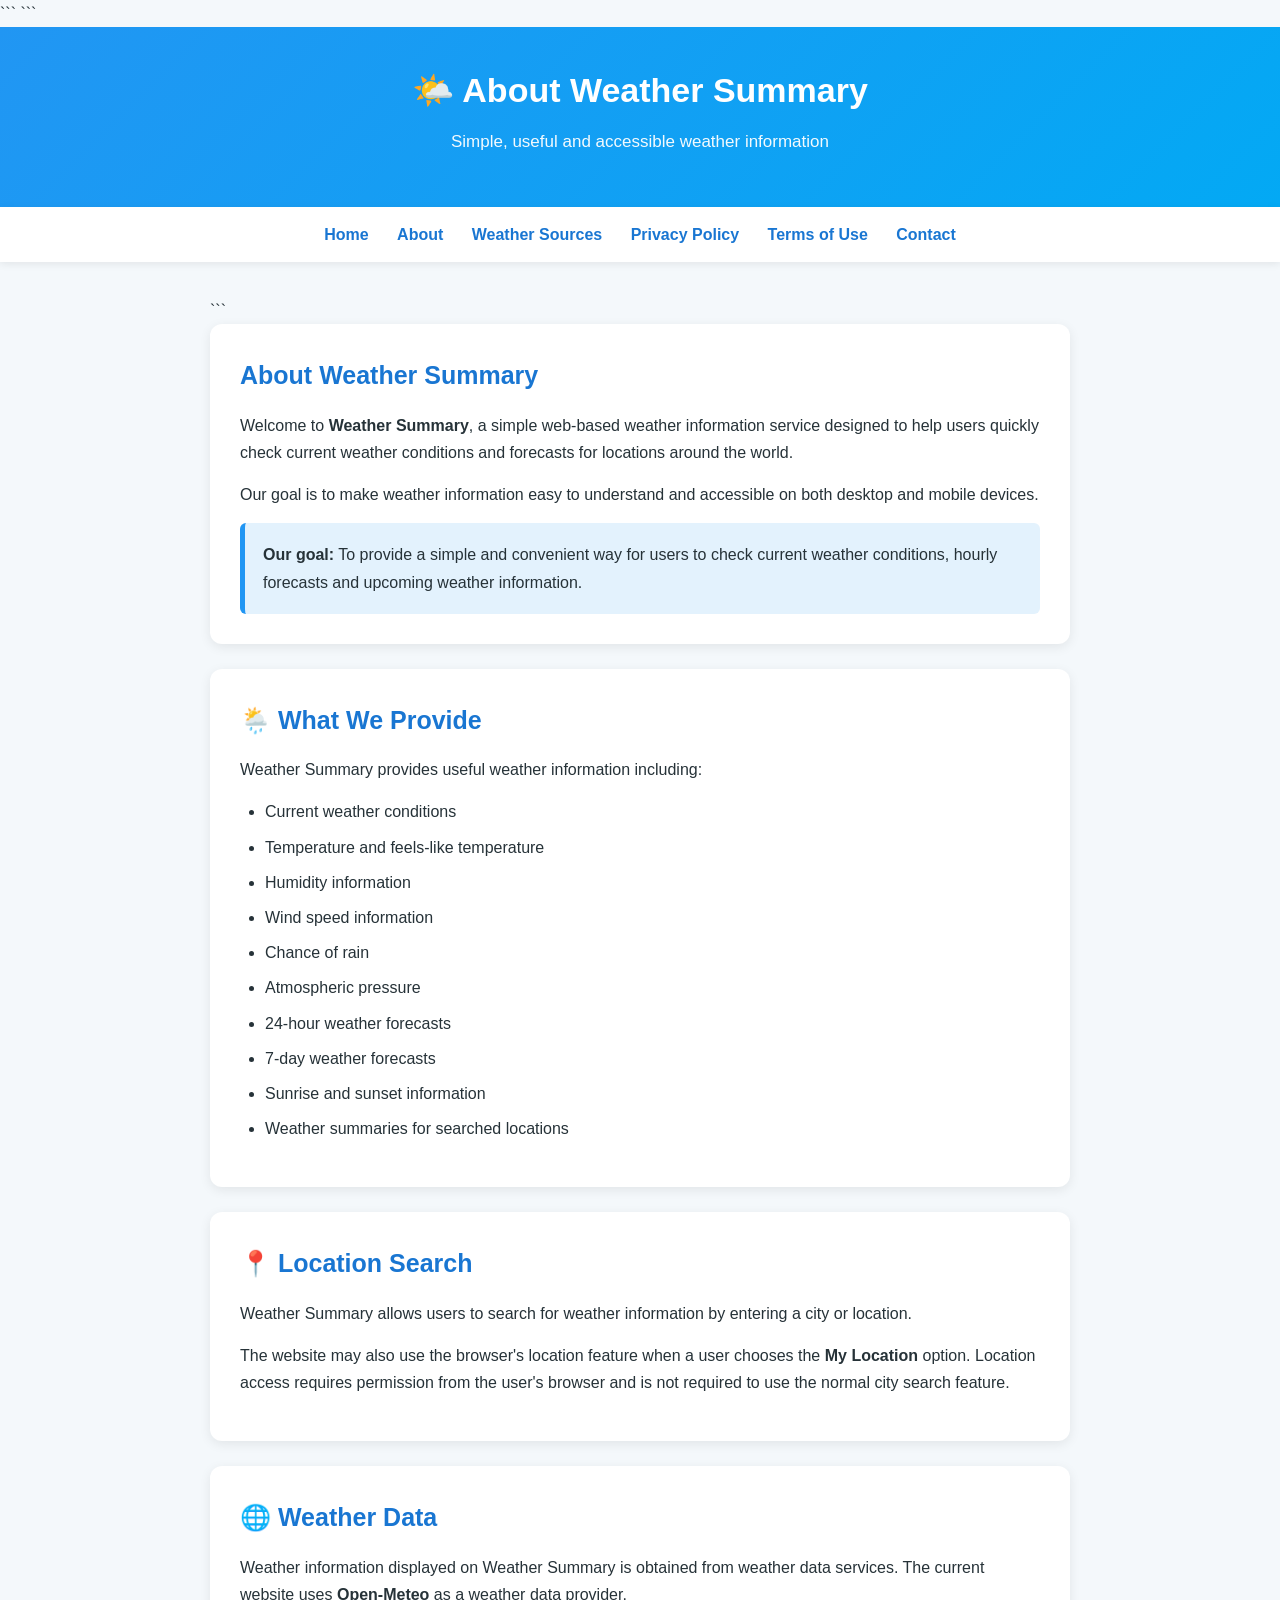
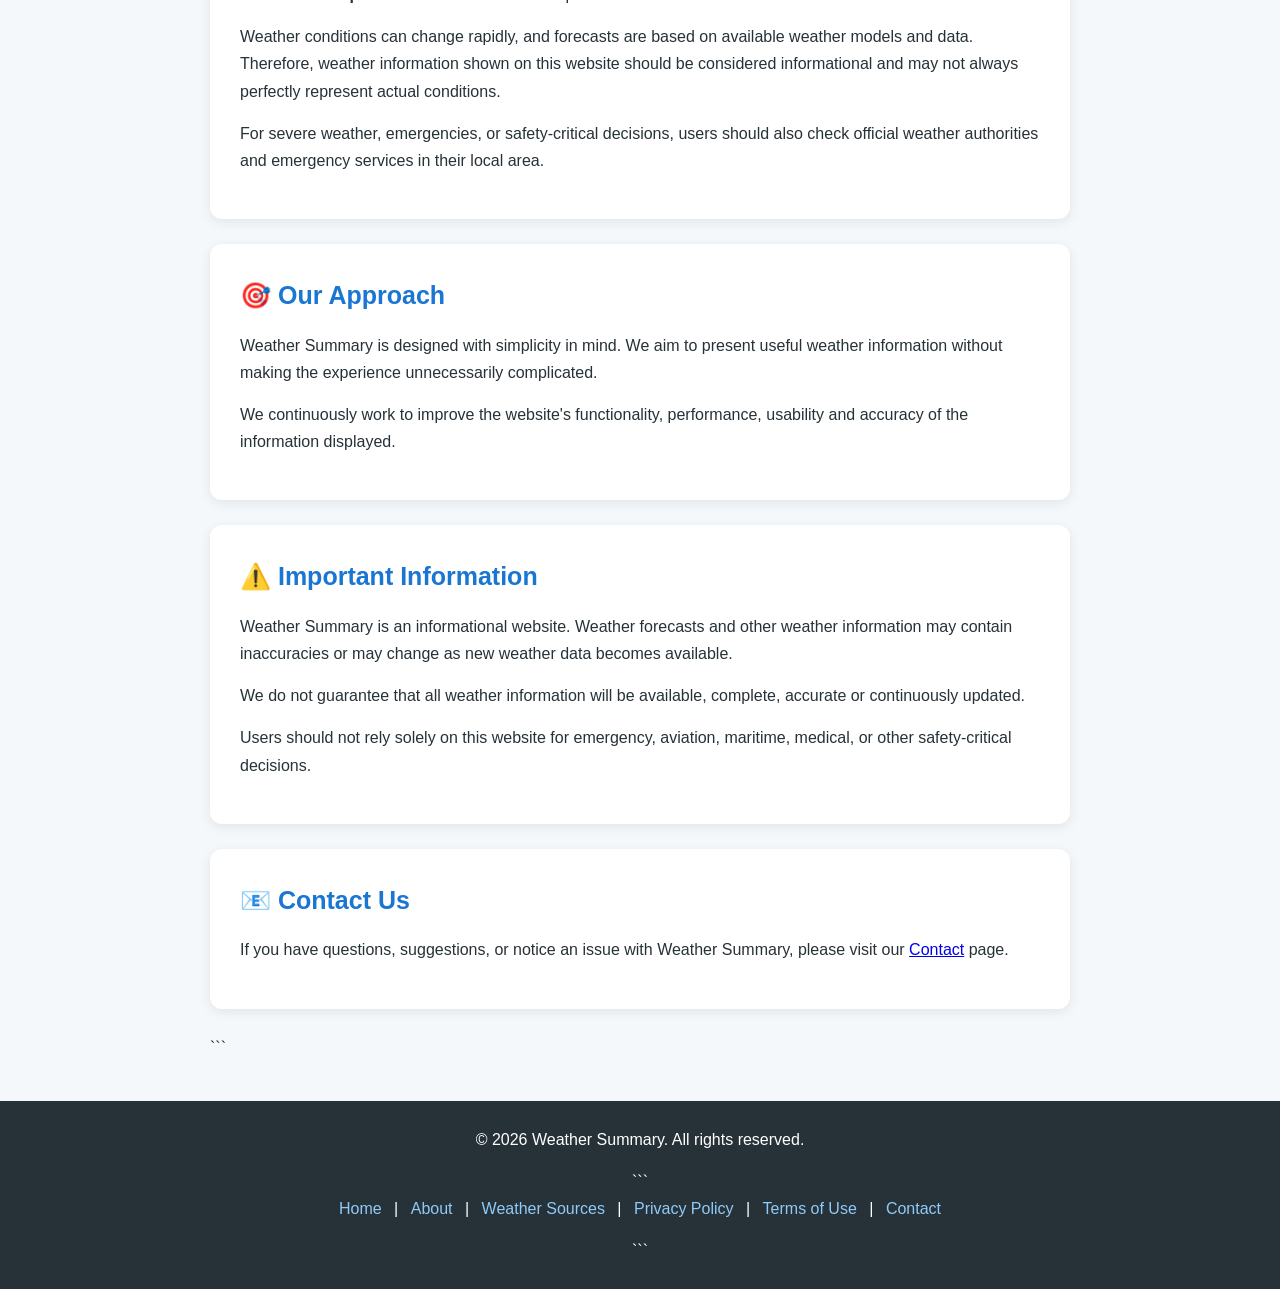
==== about.html @ 1c98022b "Create about.html" ====
<!DOCTYPE html>

<html lang="en">
<head>
    <meta charset="UTF-8">
    <meta name="viewport" content="width=device-width, initial-scale=1.0">

```
<title>About Weather Summary</title>
<meta name="description" content="Learn about Weather Summary, a simple website providing current weather, hourly forecasts and 7-day weather forecasts.">
<meta name="robots" content="index, follow">

<style>
    * {
        box-sizing: border-box;
        margin: 0;
        padding: 0;
    }

    body {
        font-family: Arial, Helvetica, sans-serif;
        background: #f4f8fb;
        color: #263238;
        line-height: 1.7;
    }

    header {
        background: linear-gradient(135deg, #2196f3, #03a9f4);
        color: white;
        padding: 35px 20px;
        text-align: center;
    }

    header h1 {
        font-size: 34px;
        margin-bottom: 8px;
    }

    header p {
        font-size: 17px;
        opacity: 0.95;
    }

    nav {
        background: white;
        padding: 14px 10px;
        text-align: center;
        box-shadow: 0 2px 8px rgba(0,0,0,0.08);
    }

    nav a {
        color: #1976d2;
        text-decoration: none;
        margin: 0 12px;
        font-weight: 600;
    }

    nav a:hover {
        text-decoration: underline;
    }

    .container {
        max-width: 900px;
        margin: 35px auto;
        padding: 0 20px;
    }

    .card {
        background: white;
        padding: 30px;
        margin-bottom: 25px;
        border-radius: 12px;
        box-shadow: 0 3px 12px rgba(0,0,0,0.08);
    }

    h2 {
        color: #1976d2;
        margin-bottom: 15px;
        font-size: 25px;
    }

    p {
        margin-bottom: 15px;
    }

    ul {
        padding-left: 25px;
        margin-bottom: 15px;
    }

    li {
        margin-bottom: 8px;
    }

    .highlight {
        background: #e3f2fd;
        border-left: 5px solid #2196f3;
        padding: 18px;
        border-radius: 6px;
        margin-top: 15px;
    }

    footer {
        background: #263238;
        color: white;
        text-align: center;
        padding: 25px 15px;
        margin-top: 40px;
    }

    footer a {
        color: #90caf9;
        text-decoration: none;
        margin: 0 8px;
    }

    footer a:hover {
        text-decoration: underline;
    }

    @media (max-width: 600px) {
        header h1 {
            font-size: 28px;
        }

        nav a {
            display: inline-block;
            margin: 5px 7px;
        }

        .card {
            padding: 22px;
        }
    }
</style>
```

</head>

<body>

<header>
    <h1>🌤️ About Weather Summary</h1>
    <p>Simple, useful and accessible weather information</p>
</header>

<nav>
    <a href="index.html">Home</a>
    <a href="about.html">About</a>
    <a href="weather-sources.html">Weather Sources</a>
    <a href="privacy-policy.html">Privacy Policy</a>
    <a href="terms.html">Terms of Use</a>
    <a href="contact.html">Contact</a>
</nav>

<main class="container">

```
<section class="card">
    <h2>About Weather Summary</h2>

    <p>
        Welcome to <strong>Weather Summary</strong>, a simple web-based
        weather information service designed to help users quickly check
        current weather conditions and forecasts for locations around the world.
    </p>

    <p>
        Our goal is to make weather information easy to understand and
        accessible on both desktop and mobile devices.
    </p>

    <div class="highlight">
        <strong>Our goal:</strong>
        To provide a simple and convenient way for users to check current
        weather conditions, hourly forecasts and upcoming weather information.
    </div>
</section>

<section class="card">
    <h2>🌦️ What We Provide</h2>

    <p>
        Weather Summary provides useful weather information including:
    </p>

    <ul>
        <li>Current weather conditions</li>
        <li>Temperature and feels-like temperature</li>
        <li>Humidity information</li>
        <li>Wind speed information</li>
        <li>Chance of rain</li>
        <li>Atmospheric pressure</li>
        <li>24-hour weather forecasts</li>
        <li>7-day weather forecasts</li>
        <li>Sunrise and sunset information</li>
        <li>Weather summaries for searched locations</li>
    </ul>
</section>

<section class="card">
    <h2>📍 Location Search</h2>

    <p>
        Weather Summary allows users to search for weather information
        by entering a city or location.
    </p>

    <p>
        The website may also use the browser's location feature when a user
        chooses the <strong>My Location</strong> option. Location access
        requires permission from the user's browser and is not required
        to use the normal city search feature.
    </p>
</section>

<section class="card">
    <h2>🌐 Weather Data</h2>

    <p>
        Weather information displayed on Weather Summary is obtained from
        weather data services. The current website uses
        <strong>Open-Meteo</strong> as a weather data provider.
    </p>

    <p>
        Weather conditions can change rapidly, and forecasts are based on
        available weather models and data. Therefore, weather information
        shown on this website should be considered informational and may
        not always perfectly represent actual conditions.
    </p>

    <p>
        For severe weather, emergencies, or safety-critical decisions,
        users should also check official weather authorities and emergency
        services in their local area.
    </p>
</section>

<section class="card">
    <h2>🎯 Our Approach</h2>

    <p>
        Weather Summary is designed with simplicity in mind. We aim to
        present useful weather information without making the experience
        unnecessarily complicated.
    </p>

    <p>
        We continuously work to improve the website's functionality,
        performance, usability and accuracy of the information displayed.
    </p>
</section>

<section class="card">
    <h2>⚠️ Important Information</h2>

    <p>
        Weather Summary is an informational website. Weather forecasts
        and other weather information may contain inaccuracies or may
        change as new weather data becomes available.
    </p>

    <p>
        We do not guarantee that all weather information will be available,
        complete, accurate or continuously updated.
    </p>

    <p>
        Users should not rely solely on this website for emergency,
        aviation, maritime, medical, or other safety-critical decisions.
    </p>
</section>

<section class="card">
    <h2>📧 Contact Us</h2>

    <p>
        If you have questions, suggestions, or notice an issue with
        Weather Summary, please visit our
        <a href="contact.html">Contact</a> page.
    </p>
</section>
```

</main>

<footer>
    <p>© 2026 Weather Summary. All rights reserved.</p>

```
<p>
    <a href="index.html">Home</a> |
    <a href="about.html">About</a> |
    <a href="weather-sources.html">Weather Sources</a> |
    <a href="privacy-policy.html">Privacy Policy</a> |
    <a href="terms.html">Terms of Use</a> |
    <a href="contact.html">Contact</a>
</p>
```

</footer>

</body>
</html>
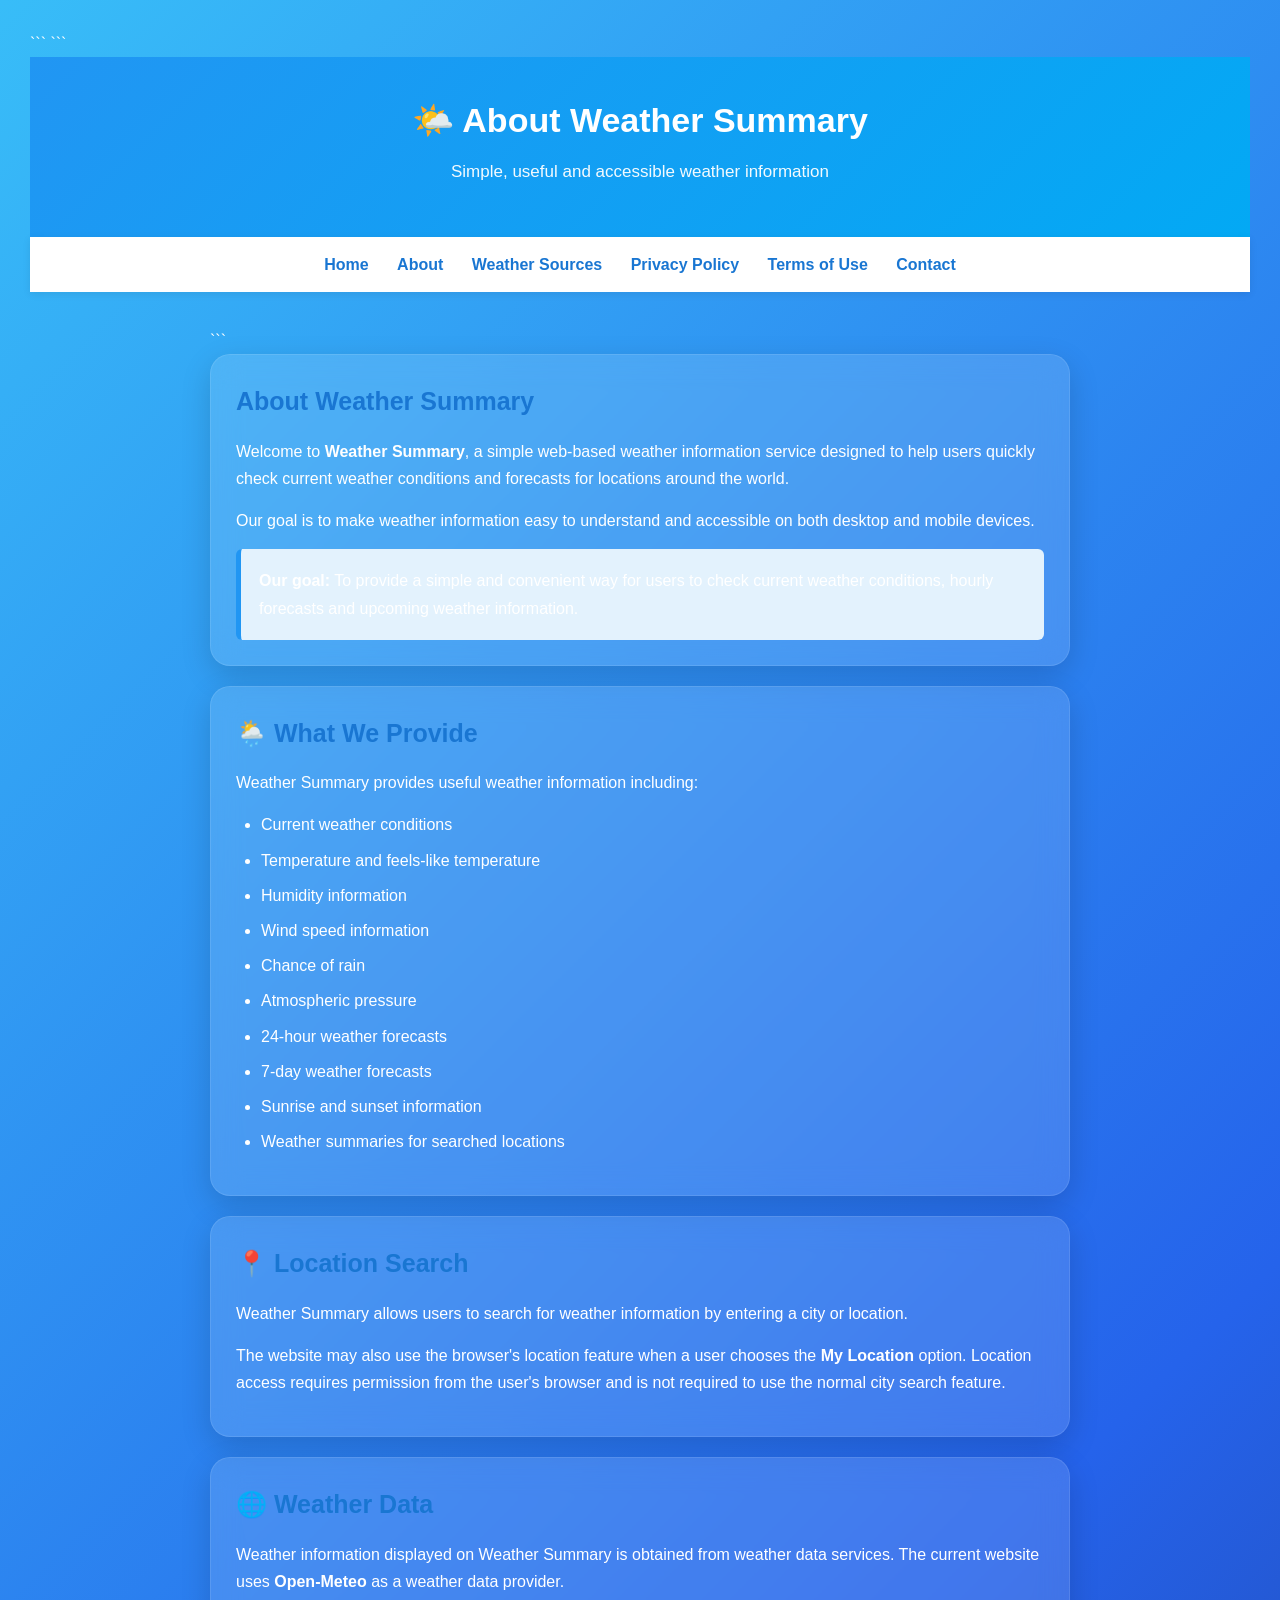
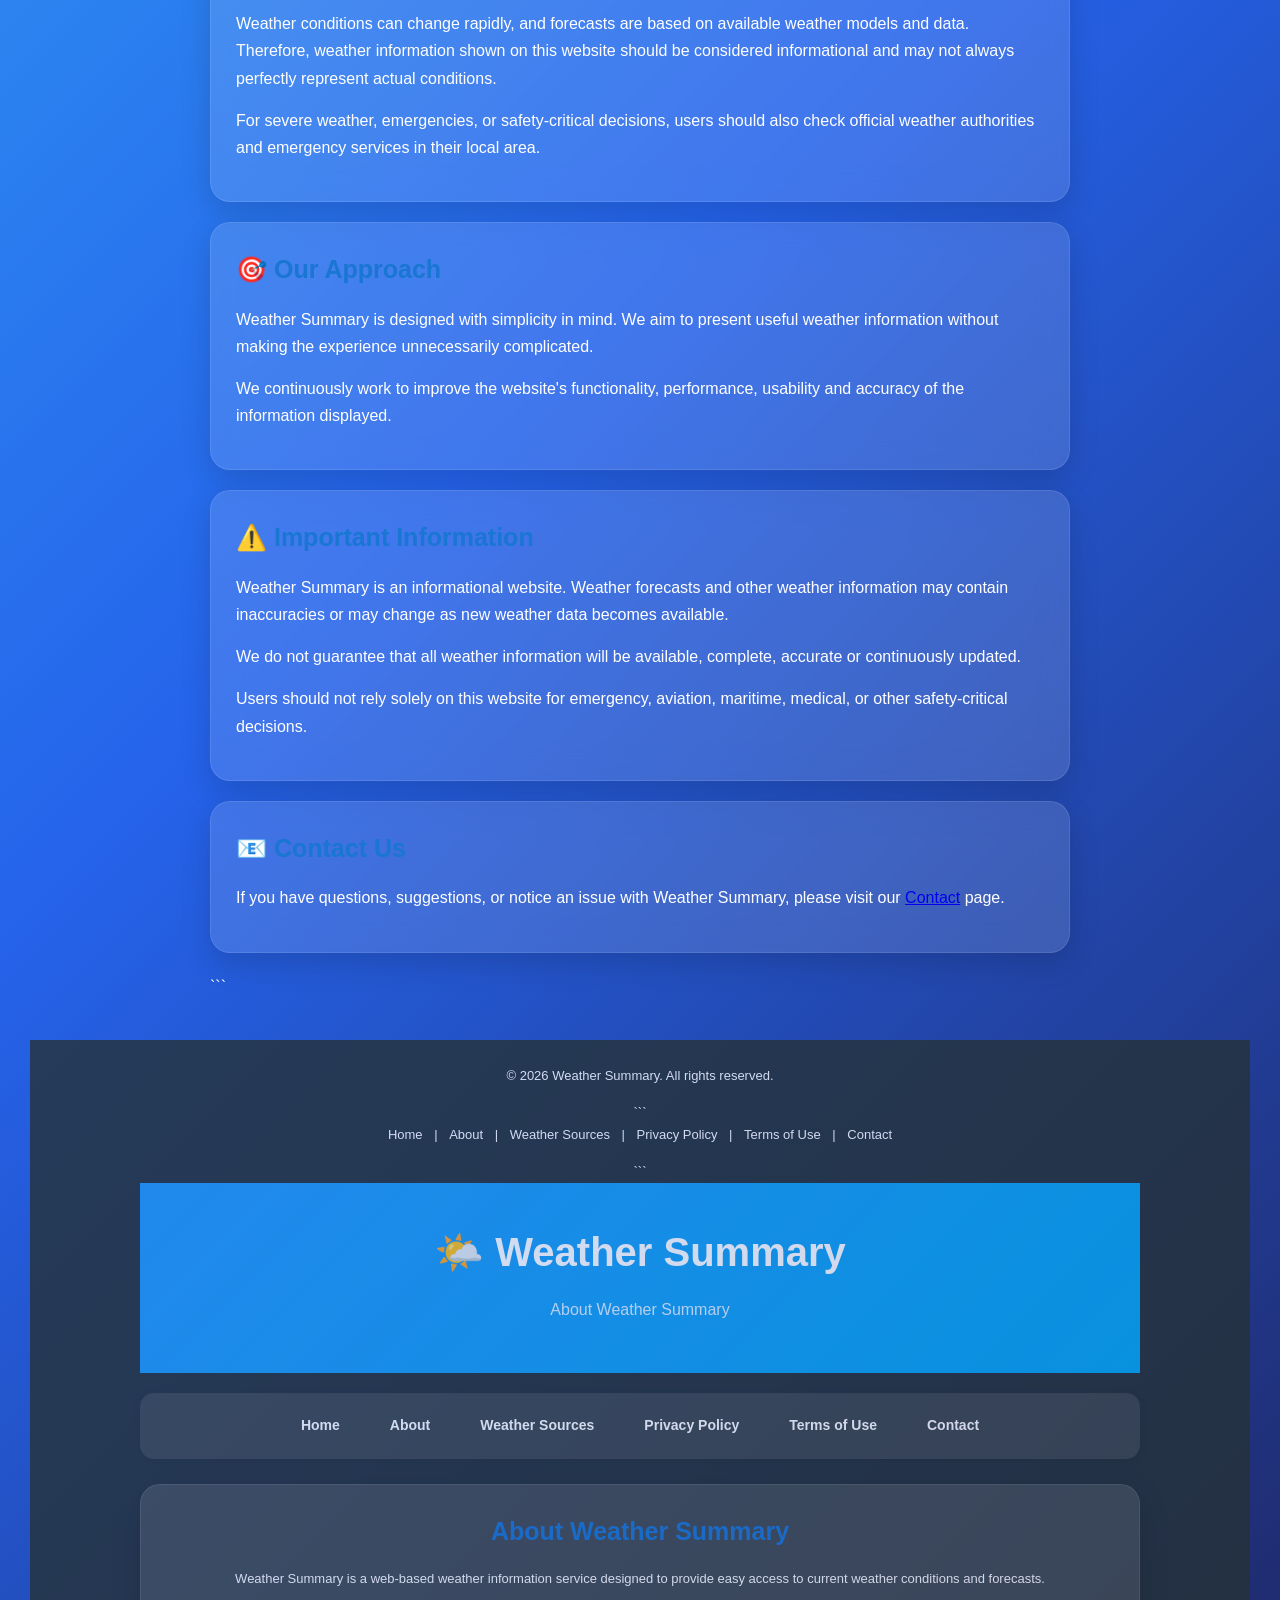
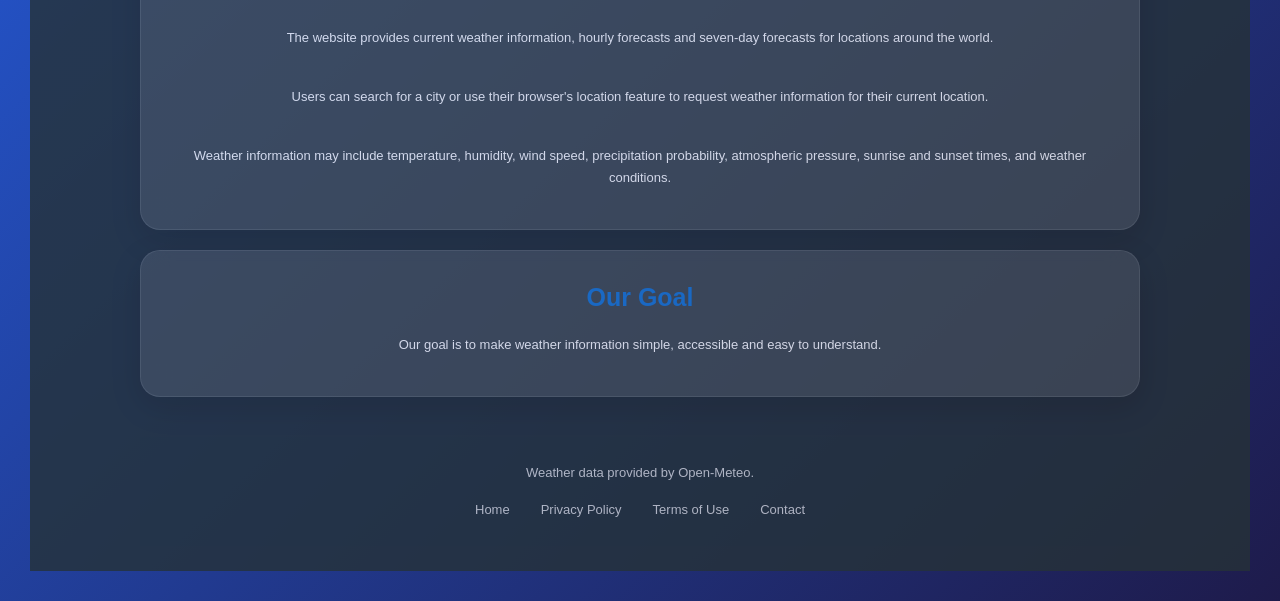
==== commit a96feedf: "Update about.html" ====
--- a/about.html
+++ b/about.html
@@ -298,7 +298,145 @@
     <a href="contact.html">Contact</a>
 </p>
 ```
-
+<!DOCTYPE html>
+<html lang="en">
+
+<head>
+
+<meta charset="UTF-8">
+
+<meta name="viewport"
+      content="width=device-width, initial-scale=1.0">
+
+<meta name="description"
+      content="Learn about Weather Summary and the weather information provided by the website.">
+
+<title>About - Weather Summary</title>
+
+<link rel="stylesheet"
+      href="style.css">
+
+</head>
+
+<body>
+
+<main class="app">
+
+<header class="header">
+
+<h1>🌤️ Weather Summary</h1>
+
+<p>About Weather Summary</p>
+
+</header>
+
+
+<nav class="site-nav">
+
+<a href="index.html">Home</a>
+
+<a href="about.html">About</a>
+
+<a href="weather-sources.html">
+Weather Sources
+</a>
+
+<a href="privacy-policy.html">
+Privacy Policy
+</a>
+
+<a href="terms.html">
+Terms of Use
+</a>
+
+<a href="contact.html">
+Contact
+</a>
+
+</nav>
+
+
+<section class="card">
+
+<h2>About Weather Summary</h2>
+
+<p>
+Weather Summary is a web-based weather information
+service designed to provide easy access to current
+weather conditions and forecasts.
+</p>
+
+<br>
+
+<p>
+The website provides current weather information,
+hourly forecasts and seven-day forecasts for locations
+around the world.
+</p>
+
+<br>
+
+<p>
+Users can search for a city or use their browser's
+location feature to request weather information for
+their current location.
+</p>
+
+<br>
+
+<p>
+Weather information may include temperature,
+humidity, wind speed, precipitation probability,
+atmospheric pressure, sunrise and sunset times,
+and weather conditions.
+</p>
+
+</section>
+
+
+<section class="card">
+
+<h2>Our Goal</h2>
+
+<p>
+Our goal is to make weather information simple,
+accessible and easy to understand.
+</p>
+
+</section>
+
+
+<footer>
+
+<p>
+Weather data provided by Open-Meteo.
+</p>
+
+<div class="footer-links">
+
+<a href="index.html">Home</a>
+
+<a href="privacy-policy.html">
+Privacy Policy
+</a>
+
+<a href="terms.html">
+Terms of Use
+</a>
+
+<a href="contact.html">
+Contact
+</a>
+
+</div>
+
+</footer>
+
+</main>
+
+</body>
+
+</html>
 </footer>
 
 </body>
--- a/style.css
+++ b/style.css
@@ -0,0 +1,819 @@
+* {
+    margin: 0;
+    padding: 0;
+    box-sizing: border-box;
+}
+
+
+body {
+
+    min-height: 100vh;
+
+    font-family:
+        Arial,
+        Helvetica,
+        sans-serif;
+
+    background:
+        linear-gradient(
+            135deg,
+            #38bdf8,
+            #2563eb,
+            #1e1b4b
+        );
+
+    color: white;
+
+    padding: 30px;
+}
+
+
+.app {
+
+    width: 100%;
+
+    max-width: 1000px;
+
+    margin: auto;
+
+}
+
+
+/* HEADER */
+
+.header {
+
+    text-align: center;
+
+    margin-bottom: 20px;
+
+}
+
+
+.header h1 {
+
+    font-size: 40px;
+
+    margin-bottom: 10px;
+
+}
+
+
+.header p {
+
+    opacity: 0.85;
+
+    font-size: 16px;
+
+}
+
+
+/* NAVIGATION */
+
+.site-nav {
+
+    display: flex;
+
+    flex-wrap: wrap;
+
+    justify-content: center;
+
+    gap: 8px;
+
+    margin-bottom: 25px;
+
+    padding: 12px;
+
+    background:
+        rgba(255,255,255,0.10);
+
+    border-radius: 14px;
+
+}
+
+
+.site-nav a {
+
+    color: white;
+
+    text-decoration: none;
+
+    padding: 9px 13px;
+
+    border-radius: 8px;
+
+    font-size: 14px;
+
+    transition: 0.2s;
+
+}
+
+
+.site-nav a:hover {
+
+    background:
+        rgba(255,255,255,0.18);
+
+}
+
+
+/* SEARCH */
+
+.search-section {
+
+    display: flex;
+
+    gap: 10px;
+
+    margin-bottom: 25px;
+
+}
+
+
+.search-section input {
+
+    flex: 1;
+
+    padding: 16px;
+
+    border: none;
+
+    border-radius: 12px;
+
+    outline: none;
+
+    font-size: 16px;
+
+}
+
+
+button {
+
+    border: none;
+
+    border-radius: 12px;
+
+    padding: 15px 20px;
+
+    background: #0ea5e9;
+
+    color: white;
+
+    font-size: 15px;
+
+    font-weight: bold;
+
+    cursor: pointer;
+
+    transition: 0.2s;
+
+}
+
+
+button:hover {
+
+    background: #0284c7;
+
+    transform: translateY(-1px);
+
+}
+
+
+/* CARDS */
+
+.card {
+
+    background:
+        rgba(255,255,255,0.13);
+
+    backdrop-filter:
+        blur(15px);
+
+    border:
+        1px solid
+        rgba(255,255,255,0.1);
+
+    border-radius: 20px;
+
+    padding: 25px;
+
+    margin-bottom: 20px;
+
+    box-shadow:
+        0 10px 30px
+        rgba(0,0,0,0.15);
+
+}
+
+
+/* CURRENT WEATHER */
+
+.current-weather {
+
+    text-align: center;
+
+}
+
+
+#city {
+
+    font-size: 32px;
+
+    margin-bottom: 5px;
+
+}
+
+
+#date {
+
+    opacity: 0.7;
+
+}
+
+
+/* MAIN WEATHER */
+
+.main-weather {
+
+    display: flex;
+
+    justify-content: center;
+
+    align-items: center;
+
+    gap: 30px;
+
+    margin: 25px 0;
+
+}
+
+
+.weather-icon {
+
+    font-size: 90px;
+
+}
+
+
+#temperature {
+
+    font-size: 70px;
+
+    font-weight: bold;
+
+}
+
+
+#condition {
+
+    font-size: 21px;
+
+    margin: 5px 0 10px;
+
+}
+
+
+.temperature-area p {
+
+    opacity: 0.8;
+
+}
+
+
+/* WEATHER DETAILS */
+
+.details {
+
+    display: grid;
+
+    grid-template-columns:
+        repeat(4, 1fr);
+
+    gap: 15px;
+
+}
+
+
+.detail {
+
+    padding: 18px;
+
+    border-radius: 15px;
+
+    background:
+        rgba(255,255,255,0.1);
+
+}
+
+
+.detail span {
+
+    display: block;
+
+    font-size: 27px;
+
+    margin-bottom: 8px;
+
+}
+
+
+.detail strong {
+
+    display: block;
+
+    font-size: 18px;
+
+}
+
+
+.detail small {
+
+    display: block;
+
+    margin-top: 5px;
+
+    opacity: 0.7;
+
+}
+
+
+/* SUMMARY */
+
+.summary-card h2,
+.alerts-section h2,
+.forecast-section h2 {
+
+    margin-bottom: 15px;
+
+}
+
+
+.summary-card p {
+
+    line-height: 1.7;
+
+    font-size: 17px;
+
+}
+
+
+/* ALERTS */
+
+.no-alert {
+
+    background:
+        rgba(59,130,246,0.2);
+
+    border-left:
+        5px solid #3b82f6;
+
+    padding: 18px;
+
+    border-radius: 10px;
+
+    line-height: 1.6;
+
+}
+
+
+.alert {
+
+    padding: 18px;
+
+    border-radius: 12px;
+
+    margin-bottom: 12px;
+
+}
+
+
+.alert h3 {
+
+    margin-bottom: 8px;
+
+}
+
+
+.alert p {
+
+    line-height: 1.5;
+
+}
+
+
+.alert-extreme {
+
+    background:
+        rgba(127,29,29,0.85);
+
+    border-left:
+        6px solid #ef4444;
+
+}
+
+
+.alert-severe {
+
+    background:
+        rgba(154,52,18,0.85);
+
+    border-left:
+        6px solid #f97316;
+
+}
+
+
+.alert-moderate {
+
+    background:
+        rgba(161,98,7,0.85);
+
+    border-left:
+        6px solid #facc15;
+
+}
+
+
+.alert-minor {
+
+    background:
+        rgba(30,64,175,0.85);
+
+    border-left:
+        6px solid #60a5fa;
+
+}
+
+
+/* HOURLY */
+
+.hourly-container {
+
+    display: flex;
+
+    gap: 12px;
+
+    overflow-x: auto;
+
+    padding-bottom: 10px;
+
+}
+
+
+.hour {
+
+    min-width: 120px;
+
+    padding: 15px;
+
+    text-align: center;
+
+    background:
+        rgba(255,255,255,0.1);
+
+    border-radius: 15px;
+
+    flex-shrink: 0;
+
+}
+
+
+.hour strong {
+
+    font-size: 14px;
+
+}
+
+
+.hour .icon {
+
+    font-size: 32px;
+
+    margin: 10px 0;
+
+}
+
+
+.hour .temp {
+
+    font-size: 20px;
+
+    font-weight: bold;
+
+}
+
+
+.hour .condition {
+
+    font-size: 13px;
+
+    margin-top: 5px;
+
+}
+
+
+.hour .rain {
+
+    font-size: 13px;
+
+    margin-top: 8px;
+
+    opacity: 0.8;
+
+}
+
+
+/* DAILY */
+
+.daily-container {
+
+    display: flex;
+
+    flex-direction: column;
+
+    gap: 10px;
+
+}
+
+
+.day {
+
+    display: grid;
+
+    grid-template-columns:
+        90px
+        60px
+        1fr
+        120px
+        100px;
+
+    align-items: center;
+
+    gap: 15px;
+
+    padding: 15px;
+
+    background:
+        rgba(255,255,255,0.1);
+
+    border-radius: 12px;
+
+}
+
+
+.day .icon {
+
+    font-size: 32px;
+
+}
+
+
+.day .temps {
+
+    font-weight: bold;
+
+}
+
+
+.day .rain {
+
+    font-size: 14px;
+
+    opacity: 0.8;
+
+}
+
+
+/* SUN */
+
+.sun-section {
+
+    display: flex;
+
+    justify-content: space-around;
+
+    text-align: center;
+
+}
+
+
+.sun-item {
+
+    display: flex;
+
+    flex-direction: column;
+
+    gap: 7px;
+
+}
+
+
+.sun-item span {
+
+    font-size: 35px;
+
+}
+
+
+.sun-item strong {
+
+    font-size: 20px;
+
+}
+
+
+.sun-item small {
+
+    opacity: 0.7;
+
+}
+
+
+/* LOADING */
+
+.loading {
+
+    text-align: center;
+
+    padding: 15px;
+
+    background:
+        rgba(255,255,255,0.1);
+
+    border-radius: 10px;
+
+    margin-bottom: 20px;
+
+}
+
+
+.hidden {
+
+    display: none;
+
+}
+
+
+/* ERROR */
+
+.error {
+
+    background:
+        rgba(239,68,68,0.3);
+
+    border-left:
+        5px solid #ef4444;
+
+    padding: 15px;
+
+    margin-bottom: 20px;
+
+    border-radius: 10px;
+
+}
+
+
+/* FOOTER */
+
+footer {
+
+    text-align: center;
+
+    opacity: 0.8;
+
+    padding: 25px 10px;
+
+    font-size: 13px;
+
+}
+
+
+footer a {
+
+    color: white;
+
+    text-decoration: none;
+
+}
+
+
+footer a:hover {
+
+    text-decoration: underline;
+
+}
+
+
+.footer-links {
+
+    display: flex;
+
+    justify-content: center;
+
+    flex-wrap: wrap;
+
+    gap: 15px;
+
+    margin-top: 12px;
+
+}
+
+
+/* MOBILE */
+
+@media (max-width: 700px) {
+
+    body {
+
+        padding: 15px;
+
+    }
+
+
+    .header h1 {
+
+        font-size: 29px;
+
+    }
+
+
+    .site-nav {
+
+        flex-direction: column;
+
+        align-items: stretch;
+
+        text-align: center;
+
+    }
+
+
+    .search-section {
+
+        flex-direction: column;
+
+    }
+
+
+    .main-weather {
+
+        flex-direction: column;
+
+        gap: 10px;
+
+    }
+
+
+    .weather-icon {
+
+        font-size: 70px;
+
+    }
+
+
+    #temperature {
+
+        font-size: 55px;
+
+    }
+
+
+    .details {
+
+        grid-template-columns:
+            repeat(2, 1fr);
+
+    }
+
+
+    .day {
+
+        grid-template-columns:
+            60px
+            45px
+            1fr;
+
+    }
+
+
+    .day .temps {
+
+        text-align: right;
+
+    }
+
+
+    .day .rain {
+
+        display: none;
+
+    }
+
+
+    .sun-section {
+
+        gap: 30px;
+
+    }
+
+}
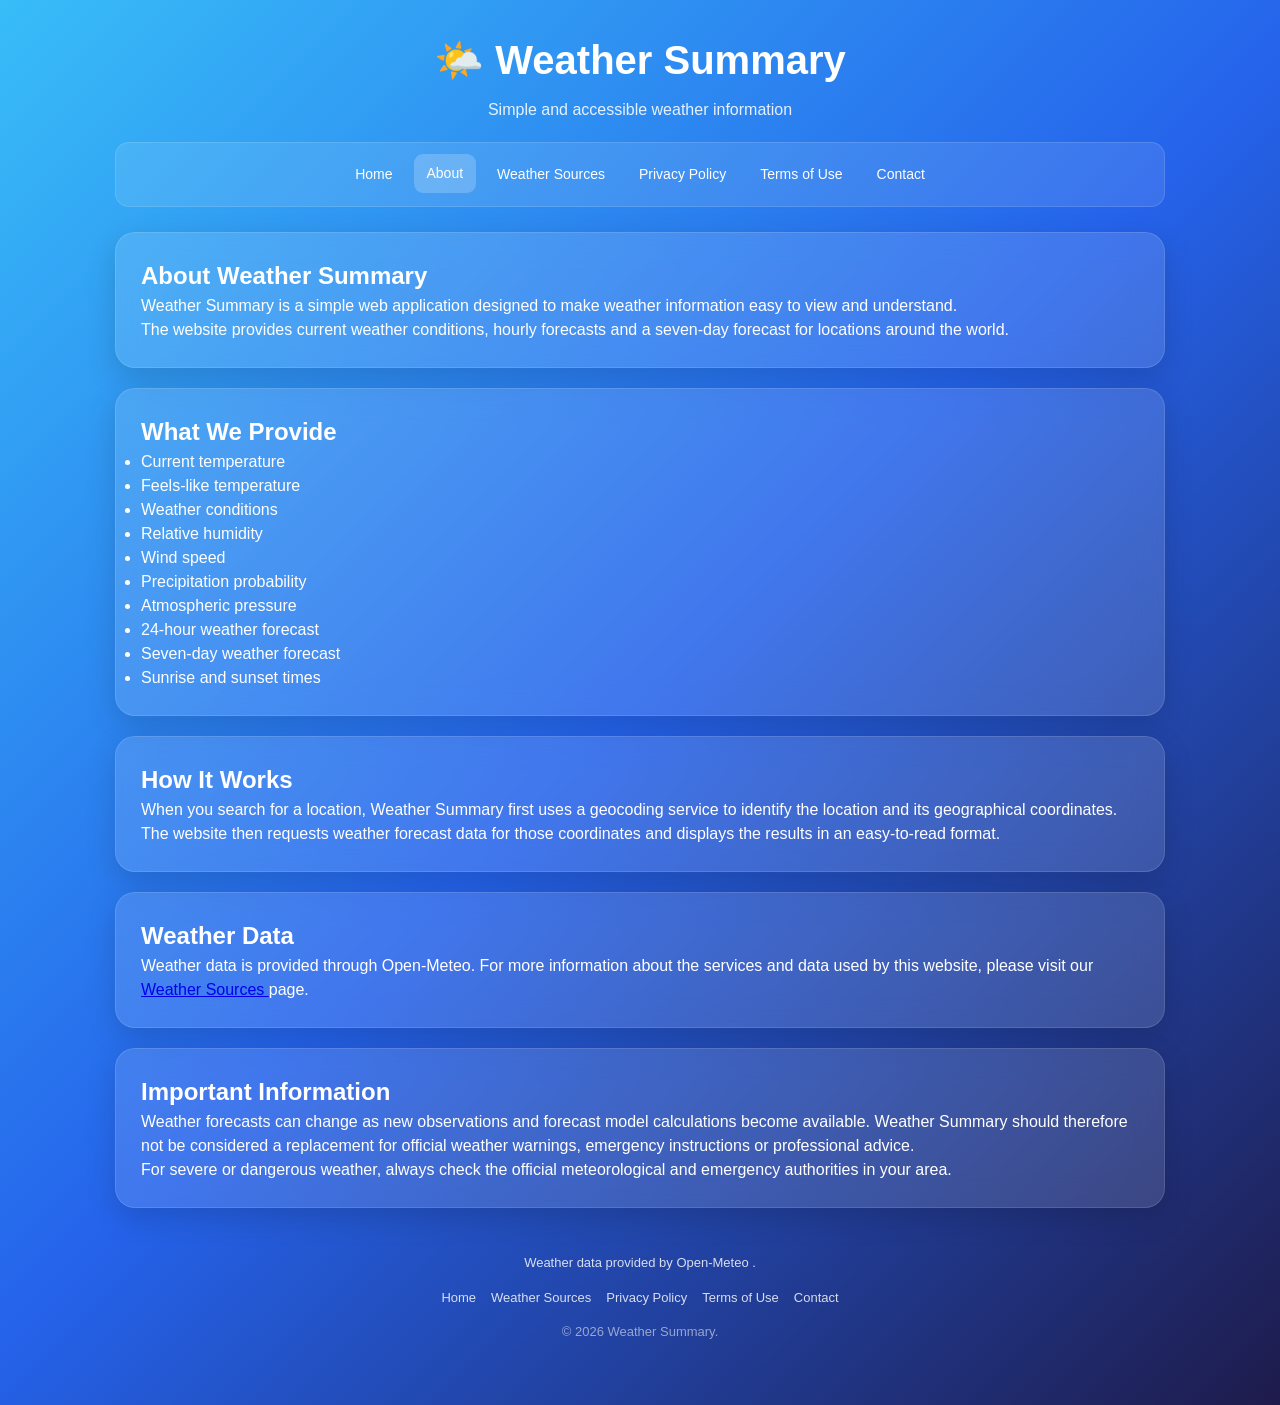
==== commit 61a1af8a: "Update about.html" ====
--- a/about.html
+++ b/about.html
@@ -1,443 +1,261 @@
-<!DOCTYPE html>
-
-<html lang="en">
-<head>
-    <meta charset="UTF-8">
-    <meta name="viewport" content="width=device-width, initial-scale=1.0">
-
-```
-<title>About Weather Summary</title>
-<meta name="description" content="Learn about Weather Summary, a simple website providing current weather, hourly forecasts and 7-day weather forecasts.">
-<meta name="robots" content="index, follow">
-
-<style>
-    * {
-        box-sizing: border-box;
-        margin: 0;
-        padding: 0;
-    }
-
-    body {
-        font-family: Arial, Helvetica, sans-serif;
-        background: #f4f8fb;
-        color: #263238;
-        line-height: 1.7;
-    }
-
-    header {
-        background: linear-gradient(135deg, #2196f3, #03a9f4);
-        color: white;
-        padding: 35px 20px;
-        text-align: center;
-    }
-
-    header h1 {
-        font-size: 34px;
-        margin-bottom: 8px;
-    }
-
-    header p {
-        font-size: 17px;
-        opacity: 0.95;
-    }
-
-    nav {
-        background: white;
-        padding: 14px 10px;
-        text-align: center;
-        box-shadow: 0 2px 8px rgba(0,0,0,0.08);
-    }
-
-    nav a {
-        color: #1976d2;
-        text-decoration: none;
-        margin: 0 12px;
-        font-weight: 600;
-    }
-
-    nav a:hover {
-        text-decoration: underline;
-    }
-
-    .container {
-        max-width: 900px;
-        margin: 35px auto;
-        padding: 0 20px;
-    }
-
-    .card {
-        background: white;
-        padding: 30px;
-        margin-bottom: 25px;
-        border-radius: 12px;
-        box-shadow: 0 3px 12px rgba(0,0,0,0.08);
-    }
-
-    h2 {
-        color: #1976d2;
-        margin-bottom: 15px;
-        font-size: 25px;
-    }
-
-    p {
-        margin-bottom: 15px;
-    }
-
-    ul {
-        padding-left: 25px;
-        margin-bottom: 15px;
-    }
-
-    li {
-        margin-bottom: 8px;
-    }
-
-    .highlight {
-        background: #e3f2fd;
-        border-left: 5px solid #2196f3;
-        padding: 18px;
-        border-radius: 6px;
-        margin-top: 15px;
-    }
-
-    footer {
-        background: #263238;
-        color: white;
-        text-align: center;
-        padding: 25px 15px;
-        margin-top: 40px;
-    }
-
-    footer a {
-        color: #90caf9;
-        text-decoration: none;
-        margin: 0 8px;
-    }
-
-    footer a:hover {
-        text-decoration: underline;
-    }
-
-    @media (max-width: 600px) {
-        header h1 {
-            font-size: 28px;
-        }
-
-        nav a {
-            display: inline-block;
-            margin: 5px 7px;
-        }
-
-        .card {
-            padding: 22px;
-        }
-    }
-</style>
-```
-
-</head>
-
-<body>
-
-<header>
-    <h1>🌤️ About Weather Summary</h1>
-    <p>Simple, useful and accessible weather information</p>
-</header>
-
-<nav>
-    <a href="index.html">Home</a>
-    <a href="about.html">About</a>
-    <a href="weather-sources.html">Weather Sources</a>
-    <a href="privacy-policy.html">Privacy Policy</a>
-    <a href="terms.html">Terms of Use</a>
-    <a href="contact.html">Contact</a>
-</nav>
-
-<main class="container">
-
-```
-<section class="card">
-    <h2>About Weather Summary</h2>
-
-    <p>
-        Welcome to <strong>Weather Summary</strong>, a simple web-based
-        weather information service designed to help users quickly check
-        current weather conditions and forecasts for locations around the world.
-    </p>
-
-    <p>
-        Our goal is to make weather information easy to understand and
-        accessible on both desktop and mobile devices.
-    </p>
-
-    <div class="highlight">
-        <strong>Our goal:</strong>
-        To provide a simple and convenient way for users to check current
-        weather conditions, hourly forecasts and upcoming weather information.
-    </div>
-</section>
-
-<section class="card">
-    <h2>🌦️ What We Provide</h2>
-
-    <p>
-        Weather Summary provides useful weather information including:
-    </p>
-
-    <ul>
-        <li>Current weather conditions</li>
-        <li>Temperature and feels-like temperature</li>
-        <li>Humidity information</li>
-        <li>Wind speed information</li>
-        <li>Chance of rain</li>
-        <li>Atmospheric pressure</li>
-        <li>24-hour weather forecasts</li>
-        <li>7-day weather forecasts</li>
-        <li>Sunrise and sunset information</li>
-        <li>Weather summaries for searched locations</li>
-    </ul>
-</section>
-
-<section class="card">
-    <h2>📍 Location Search</h2>
-
-    <p>
-        Weather Summary allows users to search for weather information
-        by entering a city or location.
-    </p>
-
-    <p>
-        The website may also use the browser's location feature when a user
-        chooses the <strong>My Location</strong> option. Location access
-        requires permission from the user's browser and is not required
-        to use the normal city search feature.
-    </p>
-</section>
-
-<section class="card">
-    <h2>🌐 Weather Data</h2>
-
-    <p>
-        Weather information displayed on Weather Summary is obtained from
-        weather data services. The current website uses
-        <strong>Open-Meteo</strong> as a weather data provider.
-    </p>
-
-    <p>
-        Weather conditions can change rapidly, and forecasts are based on
-        available weather models and data. Therefore, weather information
-        shown on this website should be considered informational and may
-        not always perfectly represent actual conditions.
-    </p>
-
-    <p>
-        For severe weather, emergencies, or safety-critical decisions,
-        users should also check official weather authorities and emergency
-        services in their local area.
-    </p>
-</section>
-
-<section class="card">
-    <h2>🎯 Our Approach</h2>
-
-    <p>
-        Weather Summary is designed with simplicity in mind. We aim to
-        present useful weather information without making the experience
-        unnecessarily complicated.
-    </p>
-
-    <p>
-        We continuously work to improve the website's functionality,
-        performance, usability and accuracy of the information displayed.
-    </p>
-</section>
-
-<section class="card">
-    <h2>⚠️ Important Information</h2>
-
-    <p>
-        Weather Summary is an informational website. Weather forecasts
-        and other weather information may contain inaccuracies or may
-        change as new weather data becomes available.
-    </p>
-
-    <p>
-        We do not guarantee that all weather information will be available,
-        complete, accurate or continuously updated.
-    </p>
-
-    <p>
-        Users should not rely solely on this website for emergency,
-        aviation, maritime, medical, or other safety-critical decisions.
-    </p>
-</section>
-
-<section class="card">
-    <h2>📧 Contact Us</h2>
-
-    <p>
-        If you have questions, suggestions, or notice an issue with
-        Weather Summary, please visit our
-        <a href="contact.html">Contact</a> page.
-    </p>
-</section>
-```
-
-</main>
-
-<footer>
-    <p>© 2026 Weather Summary. All rights reserved.</p>
-
-```
-<p>
-    <a href="index.html">Home</a> |
-    <a href="about.html">About</a> |
-    <a href="weather-sources.html">Weather Sources</a> |
-    <a href="privacy-policy.html">Privacy Policy</a> |
-    <a href="terms.html">Terms of Use</a> |
-    <a href="contact.html">Contact</a>
-</p>
-```
 <!DOCTYPE html>
 <html lang="en">
 
 <head>
 
-<meta charset="UTF-8">
-
-<meta name="viewport"
-      content="width=device-width, initial-scale=1.0">
-
-<meta name="description"
-      content="Learn about Weather Summary and the weather information provided by the website.">
-
-<title>About - Weather Summary</title>
-
-<link rel="stylesheet"
-      href="style.css">
+    <meta charset="UTF-8">
+
+    <meta name="viewport"
+          content="width=device-width, initial-scale=1.0">
+
+    <meta name="description"
+          content="Learn more about Weather Summary, a simple website providing current weather and forecast information.">
+
+    <meta name="robots"
+          content="index, follow">
+
+    <link rel="canonical"
+          href="https://atdsdeveloper.github.io/wheathersummary/about.html">
+
+    <title>About Weather Summary</title>
+
+    <link rel="stylesheet"
+          href="style.css">
 
 </head>
 
+
 <body>
 
 <main class="app">
 
-<header class="header">
-
-<h1>🌤️ Weather Summary</h1>
-
-<p>About Weather Summary</p>
-
-</header>
-
-
-<nav class="site-nav">
-
-<a href="index.html">Home</a>
-
-<a href="about.html">About</a>
-
-<a href="weather-sources.html">
-Weather Sources
-</a>
-
-<a href="privacy-policy.html">
-Privacy Policy
-</a>
-
-<a href="terms.html">
-Terms of Use
-</a>
-
-<a href="contact.html">
-Contact
-</a>
-
-</nav>
-
-
-<section class="card">
-
-<h2>About Weather Summary</h2>
-
-<p>
-Weather Summary is a web-based weather information
-service designed to provide easy access to current
-weather conditions and forecasts.
-</p>
-
-<br>
-
-<p>
-The website provides current weather information,
-hourly forecasts and seven-day forecasts for locations
-around the world.
-</p>
-
-<br>
-
-<p>
-Users can search for a city or use their browser's
-location feature to request weather information for
-their current location.
-</p>
-
-<br>
-
-<p>
-Weather information may include temperature,
-humidity, wind speed, precipitation probability,
-atmospheric pressure, sunrise and sunset times,
-and weather conditions.
-</p>
-
-</section>
-
-
-<section class="card">
-
-<h2>Our Goal</h2>
-
-<p>
-Our goal is to make weather information simple,
-accessible and easy to understand.
-</p>
-
-</section>
-
-
-<footer>
-
-<p>
-Weather data provided by Open-Meteo.
-</p>
-
-<div class="footer-links">
-
-<a href="index.html">Home</a>
-
-<a href="privacy-policy.html">
-Privacy Policy
-</a>
-
-<a href="terms.html">
-Terms of Use
-</a>
-
-<a href="contact.html">
-Contact
-</a>
-
-</div>
-
-</footer>
+    <header class="header">
+
+        <h1>🌤️ Weather Summary</h1>
+
+        <p>
+            Simple and accessible weather information
+        </p>
+
+    </header>
+
+
+    <nav class="site-nav"
+         aria-label="Main navigation">
+
+        <a href="index.html">
+            Home
+        </a>
+
+        <a href="about.html"
+           aria-current="page">
+            About
+        </a>
+
+        <a href="sources.html">
+            Weather Sources
+        </a>
+
+        <a href="privacy.html">
+            Privacy Policy
+        </a>
+
+        <a href="terms.html">
+            Terms of Use
+        </a>
+
+        <a href="contact.html">
+            Contact
+        </a>
+
+    </nav>
+
+
+    <section class="card">
+
+        <h2>
+            About Weather Summary
+        </h2>
+
+        <p>
+            Weather Summary is a simple web application designed
+            to make weather information easy to view and understand.
+        </p>
+
+        <p>
+            The website provides current weather conditions,
+            hourly forecasts and a seven-day forecast for locations
+            around the world.
+        </p>
+
+    </section>
+
+
+    <section class="card">
+
+        <h2>
+            What We Provide
+        </h2>
+
+        <ul>
+
+            <li>
+                Current temperature
+            </li>
+
+            <li>
+                Feels-like temperature
+            </li>
+
+            <li>
+                Weather conditions
+            </li>
+
+            <li>
+                Relative humidity
+            </li>
+
+            <li>
+                Wind speed
+            </li>
+
+            <li>
+                Precipitation probability
+            </li>
+
+            <li>
+                Atmospheric pressure
+            </li>
+
+            <li>
+                24-hour weather forecast
+            </li>
+
+            <li>
+                Seven-day weather forecast
+            </li>
+
+            <li>
+                Sunrise and sunset times
+            </li>
+
+        </ul>
+
+    </section>
+
+
+    <section class="card">
+
+        <h2>
+            How It Works
+        </h2>
+
+        <p>
+            When you search for a location, Weather Summary
+            first uses a geocoding service to identify the
+            location and its geographical coordinates.
+        </p>
+
+        <p>
+            The website then requests weather forecast data
+            for those coordinates and displays the results
+            in an easy-to-read format.
+        </p>
+
+    </section>
+
+
+    <section class="card">
+
+        <h2>
+            Weather Data
+        </h2>
+
+        <p>
+            Weather data is provided through Open-Meteo.
+            For more information about the services and data
+            used by this website, please visit our
+            <a href="sources.html">
+                Weather Sources
+            </a>
+            page.
+        </p>
+
+    </section>
+
+
+    <section class="card">
+
+        <h2>
+            Important Information
+        </h2>
+
+        <p>
+            Weather forecasts can change as new observations
+            and forecast model calculations become available.
+            Weather Summary should therefore not be considered
+            a replacement for official weather warnings,
+            emergency instructions or professional advice.
+        </p>
+
+        <p>
+            For severe or dangerous weather, always check
+            the official meteorological and emergency
+            authorities in your area.
+        </p>
+
+    </section>
+
+
+    <footer>
+
+        <p>
+            Weather data provided by
+            <a href="https://open-meteo.com/"
+               target="_blank"
+               rel="noopener noreferrer">
+                Open-Meteo
+            </a>.
+        </p>
+
+        <div class="footer-links">
+
+            <a href="index.html">
+                Home
+            </a>
+
+            <a href="sources.html">
+                Weather Sources
+            </a>
+
+            <a href="privacy.html">
+                Privacy Policy
+            </a>
+
+            <a href="terms.html">
+                Terms of Use
+            </a>
+
+            <a href="contact.html">
+                Contact
+            </a>
+
+        </div>
+
+        <p class="copyright">
+            © <span id="year"></span>
+            Weather Summary.
+        </p>
+
+    </footer>
 
 </main>
 
-</body>
-
-</html>
-</footer>
+
+<script>
+    document.getElementById("year").textContent =
+        new Date().getFullYear();
+</script>
 
 </body>
 </html>
--- a/style.css
+++ b/style.css
@@ -1,3 +1,7 @@
+/* =========================================
+   RESET
+========================================= */
+
 * {
     margin: 0;
     padding: 0;
@@ -5,8 +9,11 @@
 }
 
 
+/* =========================================
+   BODY
+========================================= */
+
 body {
-
     min-height: 100vh;
 
     font-family:
@@ -22,119 +29,112 @@
             #1e1b4b
         );
 
-    color: white;
+    color: #ffffff;
 
     padding: 30px;
-}
-
+
+    line-height: 1.5;
+}
+
+
+/* =========================================
+   APP
+========================================= */
 
 .app {
-
     width: 100%;
-
-    max-width: 1000px;
-
-    margin: auto;
-
-}
-
-
-/* HEADER */
+    max-width: 1050px;
+    margin: 0 auto;
+}
+
+
+/* =========================================
+   HEADER
+========================================= */
 
 .header {
-
     text-align: center;
-
     margin-bottom: 20px;
-
-}
-
+}
 
 .header h1 {
-
     font-size: 40px;
-
-    margin-bottom: 10px;
-
-}
-
+    margin-bottom: 8px;
+}
 
 .header p {
-
-    opacity: 0.85;
-
     font-size: 16px;
-
-}
-
-
-/* NAVIGATION */
+    opacity: 0.88;
+}
+
+
+/* =========================================
+   NAVIGATION
+========================================= */
 
 .site-nav {
-
     display: flex;
-
     flex-wrap: wrap;
-
     justify-content: center;
-
     gap: 8px;
 
+    padding: 12px;
+
     margin-bottom: 25px;
 
-    padding: 12px;
-
-    background:
-        rgba(255,255,255,0.10);
+    background:
+        rgba(255, 255, 255, 0.10);
+
+    border:
+        1px solid
+        rgba(255, 255, 255, 0.12);
 
     border-radius: 14px;
-
-}
-
+}
 
 .site-nav a {
-
-    color: white;
+    color: #ffffff;
 
     text-decoration: none;
 
     padding: 9px 13px;
 
-    border-radius: 8px;
+    border-radius: 9px;
 
     font-size: 14px;
 
-    transition: 0.2s;
-
-}
-
-
-.site-nav a:hover {
-
-    background:
-        rgba(255,255,255,0.18);
-
-}
-
-
-/* SEARCH */
+    transition:
+        background 0.2s ease,
+        transform 0.2s ease;
+}
+
+.site-nav a:hover,
+.site-nav a[aria-current="page"] {
+    background:
+        rgba(255, 255, 255, 0.20);
+
+    transform:
+        translateY(-1px);
+}
+
+
+/* =========================================
+   SEARCH
+========================================= */
 
 .search-section {
-
     display: flex;
-
     gap: 10px;
 
     margin-bottom: 25px;
-
-}
-
+}
 
 .search-section input {
-
     flex: 1;
 
-    padding: 16px;
+    min-width: 0;
+
+    padding: 15px 16px;
 
     border: none;
 
@@ -144,20 +144,32 @@
 
     font-size: 16px;
 
-}
-
+    color: #172033;
+
+    background: #ffffff;
+}
+
+.search-section input:focus {
+    box-shadow:
+        0 0 0 3px
+        rgba(255, 255, 255, 0.35);
+}
+
+
+/* =========================================
+   BUTTONS
+========================================= */
 
 button {
-
     border: none;
 
     border-radius: 12px;
 
-    padding: 15px 20px;
+    padding: 14px 18px;
 
     background: #0ea5e9;
 
-    color: white;
+    color: #ffffff;
 
     font-size: 15px;
 
@@ -165,33 +177,50 @@
 
     cursor: pointer;
 
-    transition: 0.2s;
-
-}
-
+    transition:
+        background 0.2s ease,
+        transform 0.2s ease,
+        opacity 0.2s ease;
+}
 
 button:hover {
-
     background: #0284c7;
 
-    transform: translateY(-1px);
-
-}
-
-
-/* CARDS */
+    transform:
+        translateY(-1px);
+}
+
+button:active {
+    transform:
+        translateY(0);
+}
+
+button:disabled {
+    opacity: 0.55;
+
+    cursor: not-allowed;
+
+    transform: none;
+}
+
+
+/* =========================================
+   CARDS
+========================================= */
 
 .card {
-
-    background:
-        rgba(255,255,255,0.13);
+    background:
+        rgba(255, 255, 255, 0.13);
 
     backdrop-filter:
         blur(15px);
 
+    -webkit-backdrop-filter:
+        blur(15px);
+
     border:
         1px solid
-        rgba(255,255,255,0.1);
+        rgba(255, 255, 255, 0.12);
 
     border-radius: 20px;
 
@@ -201,40 +230,33 @@
 
     box-shadow:
         0 10px 30px
-        rgba(0,0,0,0.15);
-
-}
-
-
-/* CURRENT WEATHER */
+        rgba(0, 0, 0, 0.15);
+}
+
+
+/* =========================================
+   CURRENT WEATHER
+========================================= */
 
 .current-weather {
-
     text-align: center;
-
-}
-
+}
 
 #city {
-
     font-size: 32px;
-
     margin-bottom: 5px;
-
-}
-
+}
 
 #date {
-
-    opacity: 0.7;
-
-}
-
-
-/* MAIN WEATHER */
+    opacity: 0.75;
+}
+
+
+/* =========================================
+   MAIN WEATHER
+========================================= */
 
 .main-weather {
-
     display: flex;
 
     justify-content: center;
@@ -244,211 +266,124 @@
     gap: 30px;
 
     margin: 25px 0;
-
-}
-
+}
 
 .weather-icon {
-
     font-size: 90px;
 
-}
-
+    line-height: 1;
+}
 
 #temperature {
-
     font-size: 70px;
 
     font-weight: bold;
 
-}
-
+    line-height: 1;
+}
 
 #condition {
-
     font-size: 21px;
 
-    margin: 5px 0 10px;
-
-}
-
+    margin:
+        10px 0;
+}
 
 .temperature-area p {
-
     opacity: 0.8;
-
-}
-
-
-/* WEATHER DETAILS */
+}
+
+
+/* =========================================
+   DETAILS
+========================================= */
 
 .details {
-
     display: grid;
 
     grid-template-columns:
         repeat(4, 1fr);
 
     gap: 15px;
-
-}
-
+}
 
 .detail {
-
     padding: 18px;
 
     border-radius: 15px;
 
     background:
-        rgba(255,255,255,0.1);
-
-}
-
+        rgba(255, 255, 255, 0.10);
+
+    min-width: 0;
+}
 
 .detail span {
-
     display: block;
 
     font-size: 27px;
 
     margin-bottom: 8px;
-
-}
-
+}
 
 .detail strong {
-
     display: block;
 
     font-size: 18px;
 
-}
-
+    word-break: break-word;
+}
 
 .detail small {
-
     display: block;
 
     margin-top: 5px;
 
     opacity: 0.7;
-
-}
-
-
-/* SUMMARY */
+}
+
+
+/* =========================================
+   HEADINGS
+========================================= */
 
 .summary-card h2,
 .alerts-section h2,
 .forecast-section h2 {
-
     margin-bottom: 15px;
-
-}
-
+}
 
 .summary-card p {
-
-    line-height: 1.7;
-
+    line-height: 1.75;
     font-size: 17px;
-
-}
-
-
-/* ALERTS */
+}
+
+
+/* =========================================
+   ALERTS
+========================================= */
 
 .no-alert {
-
-    background:
-        rgba(59,130,246,0.2);
+    background:
+        rgba(59, 130, 246, 0.20);
 
     border-left:
-        5px solid #3b82f6;
+        5px solid
+        #60a5fa;
 
     padding: 18px;
 
     border-radius: 10px;
 
     line-height: 1.6;
-
-}
-
-
-.alert {
-
-    padding: 18px;
-
-    border-radius: 12px;
-
-    margin-bottom: 12px;
-
-}
-
-
-.alert h3 {
-
-    margin-bottom: 8px;
-
-}
-
-
-.alert p {
-
-    line-height: 1.5;
-
-}
-
-
-.alert-extreme {
-
-    background:
-        rgba(127,29,29,0.85);
-
-    border-left:
-        6px solid #ef4444;
-
-}
-
-
-.alert-severe {
-
-    background:
-        rgba(154,52,18,0.85);
-
-    border-left:
-        6px solid #f97316;
-
-}
-
-
-.alert-moderate {
-
-    background:
-        rgba(161,98,7,0.85);
-
-    border-left:
-        6px solid #facc15;
-
-}
-
-
-.alert-minor {
-
-    background:
-        rgba(30,64,175,0.85);
-
-    border-left:
-        6px solid #60a5fa;
-
-}
-
-
-/* HOURLY */
+}
+
+
+/* =========================================
+   HOURLY FORECAST
+========================================= */
 
 .hourly-container {
-
     display: flex;
 
     gap: 12px;
@@ -457,95 +392,79 @@
 
     padding-bottom: 10px;
 
-}
-
+    scrollbar-width: thin;
+}
 
 .hour {
-
-    min-width: 120px;
+    min-width: 125px;
 
     padding: 15px;
 
     text-align: center;
 
     background:
-        rgba(255,255,255,0.1);
+        rgba(255, 255, 255, 0.10);
 
     border-radius: 15px;
 
     flex-shrink: 0;
-
-}
-
+}
 
 .hour strong {
-
     font-size: 14px;
-
-}
-
+}
 
 .hour .icon {
-
     font-size: 32px;
 
-    margin: 10px 0;
-
-}
-
+    margin:
+        10px 0;
+}
 
 .hour .temp {
-
     font-size: 20px;
 
     font-weight: bold;
-
-}
-
+}
 
 .hour .condition {
-
     font-size: 13px;
 
     margin-top: 5px;
 
-}
-
+    min-height: 38px;
+}
 
 .hour .rain {
-
     font-size: 13px;
 
     margin-top: 8px;
 
-    opacity: 0.8;
-
-}
-
-
-/* DAILY */
+    opacity: 0.85;
+}
+
+
+/* =========================================
+   DAILY FORECAST
+========================================= */
 
 .daily-container {
-
     display: flex;
 
     flex-direction: column;
 
     gap: 10px;
-
-}
-
+}
 
 .day {
-
     display: grid;
 
     grid-template-columns:
-        90px
+        110px
         60px
         1fr
-        120px
-        100px;
+        130px
+        140px;
 
     align-items: center;
 
@@ -554,158 +473,153 @@
     padding: 15px;
 
     background:
-        rgba(255,255,255,0.1);
+        rgba(255, 255, 255, 0.10);
 
     border-radius: 12px;
-
-}
-
+}
+
+.day-name {
+    font-weight: bold;
+}
 
 .day .icon {
-
     font-size: 32px;
-
-}
-
+}
+
+.day-condition {
+    font-size: 14px;
+}
 
 .day .temps {
-
     font-weight: bold;
 
-}
-
+    white-space: nowrap;
+}
 
 .day .rain {
-
-    font-size: 14px;
-
-    opacity: 0.8;
-
-}
-
-
-/* SUN */
+    font-size: 13px;
+
+    opacity: 0.85;
+
+    line-height: 1.6;
+}
+
+
+/* =========================================
+   SUNRISE / SUNSET
+========================================= */
 
 .sun-section {
-
     display: flex;
 
     justify-content: space-around;
 
     text-align: center;
 
-}
-
+    gap: 30px;
+}
 
 .sun-item {
-
     display: flex;
 
     flex-direction: column;
 
     gap: 7px;
 
-}
-
+    min-width: 130px;
+}
 
 .sun-item span {
-
     font-size: 35px;
-
-}
-
+}
 
 .sun-item strong {
-
     font-size: 20px;
-
-}
-
+}
 
 .sun-item small {
-
     opacity: 0.7;
-
-}
-
-
-/* LOADING */
+}
+
+
+/* =========================================
+   LOADING
+========================================= */
 
 .loading {
-
     text-align: center;
 
     padding: 15px;
 
     background:
-        rgba(255,255,255,0.1);
+        rgba(255, 255, 255, 0.10);
 
     border-radius: 10px;
 
     margin-bottom: 20px;
-
-}
-
+}
+
+
+/* =========================================
+   ERROR
+========================================= */
+
+.error {
+    background:
+        rgba(239, 68, 68, 0.30);
+
+    border-left:
+        5px solid
+        #ef4444;
+
+    padding: 15px;
+
+    margin-bottom: 20px;
+
+    border-radius: 10px;
+
+    line-height: 1.5;
+}
+
+
+/* =========================================
+   HIDDEN
+========================================= */
 
 .hidden {
-
-    display: none;
-
-}
-
-
-/* ERROR */
-
-.error {
-
-    background:
-        rgba(239,68,68,0.3);
-
-    border-left:
-        5px solid #ef4444;
-
-    padding: 15px;
-
-    margin-bottom: 20px;
-
-    border-radius: 10px;
-
-}
-
-
-/* FOOTER */
+    display: none !important;
+}
+
+
+/* =========================================
+   FOOTER
+========================================= */
 
 footer {
-
     text-align: center;
 
-    opacity: 0.8;
+    opacity: 0.82;
 
     padding: 25px 10px;
 
     font-size: 13px;
-
-}
-
+}
+
+footer p {
+    margin-bottom: 8px;
+}
 
 footer a {
-
-    color: white;
+    color: #ffffff;
 
     text-decoration: none;
-
-}
-
+}
 
 footer a:hover {
-
     text-decoration: underline;
-
-}
-
+}
 
 .footer-links {
-
     display: flex;
 
     justify-content: center;
@@ -714,106 +628,160 @@
 
     gap: 15px;
 
-    margin-top: 12px;
-
-}
-
-
-/* MOBILE */
+    margin:
+        15px 0;
+}
+
+.copyright {
+    opacity: 0.65;
+}
+
+
+/* =========================================
+   RESPONSIVE TABLETS
+========================================= */
+
+@media (max-width: 850px) {
+
+    .day {
+        grid-template-columns:
+            90px
+            55px
+            1fr
+            110px;
+    }
+
+    .day .rain {
+        display: none;
+    }
+
+}
+
+
+/* =========================================
+   MOBILE
+========================================= */
 
 @media (max-width: 700px) {
 
     body {
-
         padding: 15px;
-
-    }
-
+    }
 
     .header h1 {
-
         font-size: 29px;
-
-    }
-
+    }
+
+    .header p {
+        font-size: 14px;
+    }
 
     .site-nav {
-
         flex-direction: column;
 
         align-items: stretch;
 
         text-align: center;
-
-    }
-
+    }
+
+    .site-nav a {
+        width: 100%;
+    }
 
     .search-section {
-
         flex-direction: column;
-
-    }
-
+    }
+
+    .search-section input,
+    .search-section button {
+        width: 100%;
+    }
+
+    .card {
+        padding: 20px;
+    }
 
     .main-weather {
-
         flex-direction: column;
 
-        gap: 10px;
-
-    }
-
+        gap: 15px;
+    }
 
     .weather-icon {
-
         font-size: 70px;
-
-    }
-
+    }
 
     #temperature {
-
         font-size: 55px;
-
-    }
-
+    }
 
     .details {
-
         grid-template-columns:
             repeat(2, 1fr);
-
-    }
-
+    }
 
     .day {
-
         grid-template-columns:
-            60px
+            70px
             45px
             1fr;
 
-    }
-
+        gap: 10px;
+    }
 
     .day .temps {
-
         text-align: right;
-
-    }
-
+    }
 
     .day .rain {
-
         display: none;
-
-    }
-
+    }
 
     .sun-section {
-
-        gap: 30px;
-
-    }
-
-}
+        justify-content: center;
+    }
+
+}
+
+
+/* =========================================
+   SMALL PHONES
+========================================= */
+
+@media (max-width: 420px) {
+
+    .card {
+        padding: 16px;
+    }
+
+    #city {
+        font-size: 25px;
+    }
+
+    #temperature {
+        font-size: 48px;
+    }
+
+    .details {
+        gap: 8px;
+    }
+
+    .detail {
+        padding: 12px;
+    }
+
+    .detail span {
+        font-size: 23px;
+    }
+
+    .detail strong {
+        font-size: 15px;
+    }
+
+    .footer-links {
+        flex-direction: column;
+
+        gap: 8px;
+    }
+
+}
